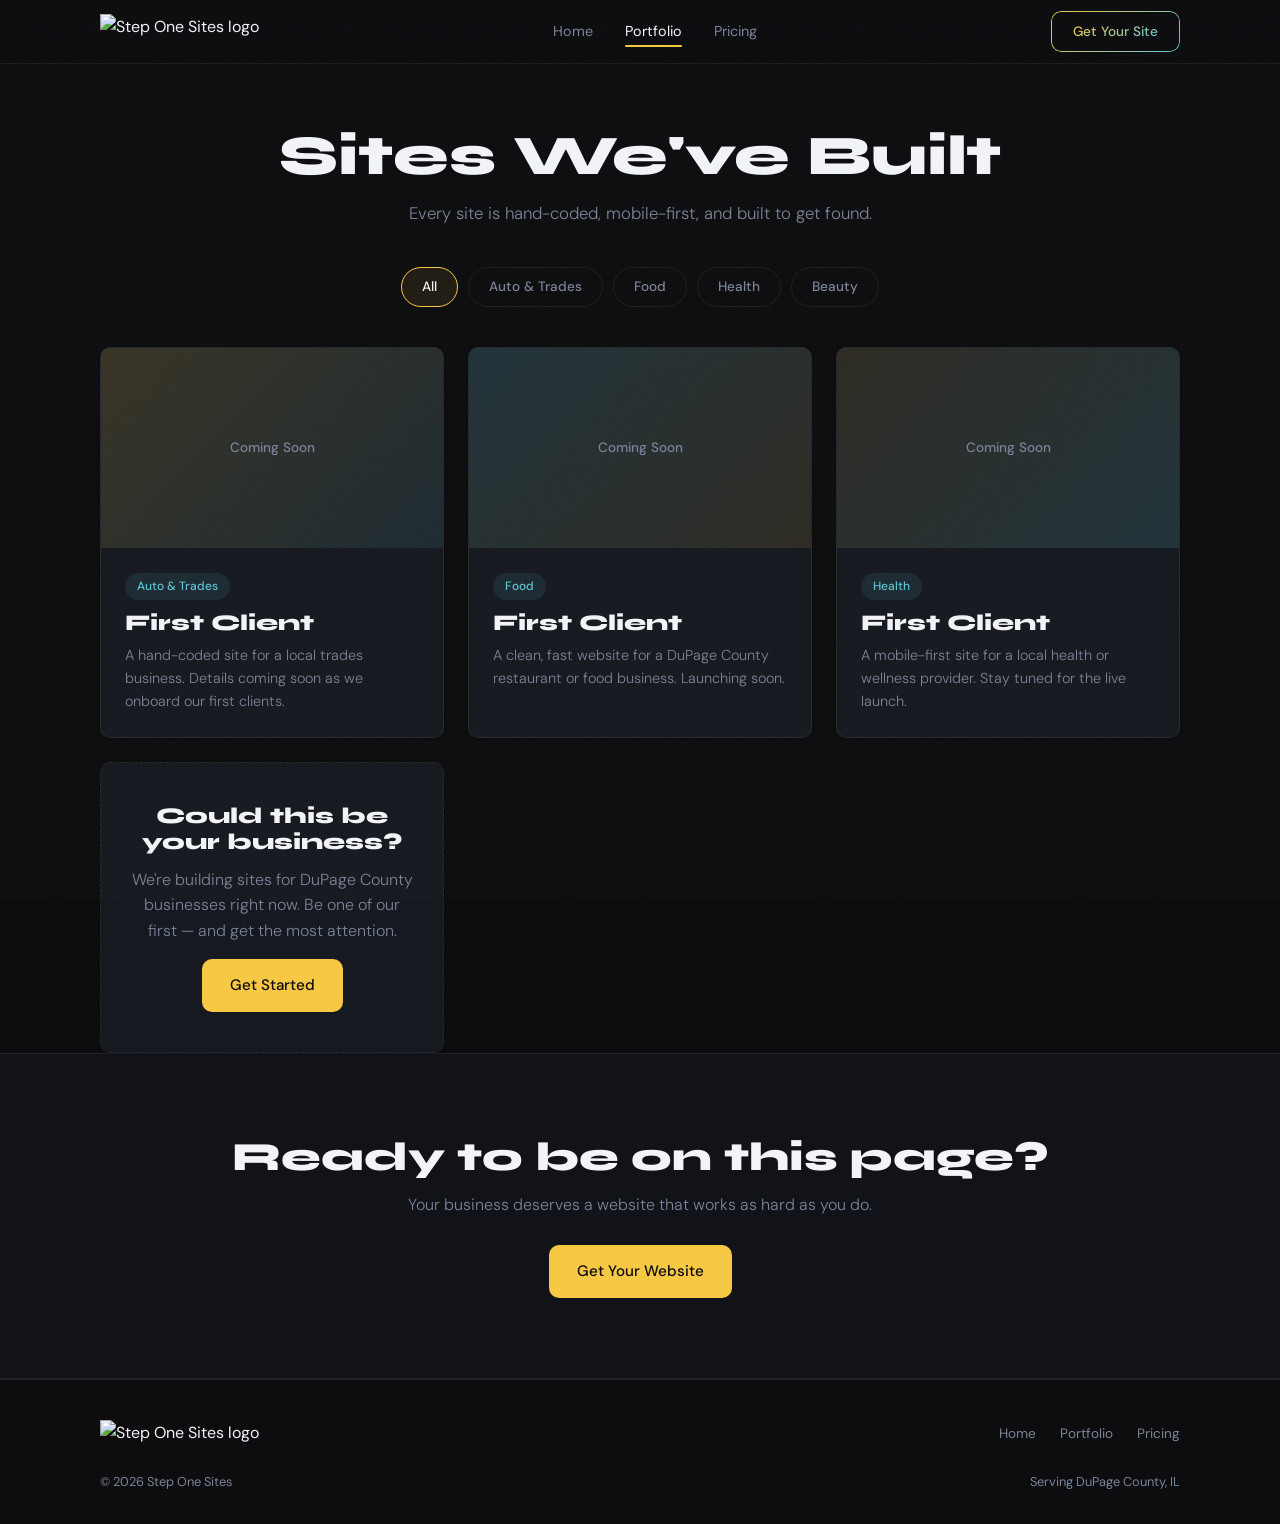
==== portfolio.html @ f286e99b "Build Step One Sites — 3-page static website Hand-coded static site for a DuPage County, IL web desi" ====
<!DOCTYPE html>
<html lang="en">
<head>
  <meta charset="UTF-8">
  <meta name="viewport" content="width=device-width, initial-scale=1.0">
  <title>Portfolio — Sites We've Built | Step One Sites</title>
  <meta name="description" content="See hand-coded websites built by Step One Sites for small businesses in DuPage County, IL. Every site is mobile-first and built to get found on Google.">
  <link rel="canonical" href="https://stepone.sites/portfolio.html">
  <link rel="icon" href="logo.png" type="image/png">

  <!-- Open Graph -->
  <meta property="og:type" content="website">
  <meta property="og:title" content="Portfolio — Sites We've Built | Step One Sites">
  <meta property="og:description" content="See hand-coded websites built by Step One Sites for small businesses in DuPage County, IL.">
  <meta property="og:url" content="https://stepone.sites/portfolio.html">
  <meta property="og:image" content="https://stepone.sites/logo.png">

  <!-- Twitter Card -->
  <meta name="twitter:card" content="summary">
  <meta name="twitter:title" content="Portfolio — Sites We've Built | Step One Sites">
  <meta name="twitter:description" content="See hand-coded websites built by Step One Sites for small businesses in DuPage County, IL.">
  <meta name="twitter:image" content="https://stepone.sites/logo.png">

  <!-- Google Fonts — async load -->
  <link rel="preconnect" href="https://fonts.googleapis.com">
  <link rel="preconnect" href="https://fonts.gstatic.com" crossorigin>
  <link rel="stylesheet" href="https://fonts.googleapis.com/css2?family=Syne:wght@800&family=DM+Sans:wght@300;400;500&display=swap" media="print" onload="this.media='all'">
  <noscript>
    <link rel="stylesheet" href="https://fonts.googleapis.com/css2?family=Syne:wght@800&family=DM+Sans:wght@300;400;500&display=swap">
  </noscript>

  <link rel="stylesheet" href="styles.css">

  <!-- JSON-LD: CreativeWork placeholders -->
  <script type="application/ld+json">
  {
    "@context": "https://schema.org",
    "@type": "CollectionPage",
    "name": "Step One Sites Portfolio",
    "description": "A collection of hand-coded websites built by Step One Sites for small businesses in DuPage County, IL.",
    "url": "https://stepone.sites/portfolio.html",
    "mainEntity": {
      "@type": "ItemList",
      "itemListElement": [
        {
          "@type": "ListItem",
          "position": 1,
          "item": {
            "@type": "CreativeWork",
            "name": "Coming Soon — First Client",
            "description": "Placeholder for the first hand-coded website built by Step One Sites.",
            "creator": {
              "@type": "Organization",
              "name": "Step One Sites"
            }
          }
        }
      ]
    }
  }
  </script>
</head>
<body>

  <!-- Navigation -->
  <nav class="site-nav" aria-label="Main navigation">
    <div class="nav-inner">
      <a href="index.html" class="nav-logo" aria-label="Step One Sites home">
        <img src="logo.png" alt="Step One Sites logo" height="36">
      </a>
      <div class="nav-links">
        <a href="index.html">Home</a>
        <a href="portfolio.html" class="active">Portfolio</a>
        <a href="pricing.html">Pricing</a>
      </div>
      <div class="nav-right">
        <a href="index.html#contact" class="btn-nav-cta"><span>Get Your Site</span></a>
        <button class="hamburger" aria-label="Toggle menu" aria-expanded="false">
          <span></span>
          <span></span>
          <span></span>
        </button>
      </div>
    </div>
    <div class="mobile-menu" role="navigation" aria-label="Mobile navigation">
      <a href="index.html">Home</a>
      <a href="portfolio.html" class="active">Portfolio</a>
      <a href="pricing.html">Pricing</a>
      <a href="index.html#contact" class="btn-nav-cta"><span>Get Your Site</span></a>
    </div>
  </nav>

  <main>
    <!-- Page Header -->
    <header class="page-header container">
      <h1>Sites We've Built</h1>
      <p>Every site is hand-coded, mobile-first, and built to get found.</p>
    </header>

    <!-- Filter Bar -->
    <section class="container" aria-label="Portfolio filter">
      <div class="filter-bar">
        <button class="filter-btn active" data-filter="all">All</button>
        <button class="filter-btn" data-filter="auto-trades">Auto &amp; Trades</button>
        <button class="filter-btn" data-filter="food">Food</button>
        <button class="filter-btn" data-filter="health">Health</button>
        <button class="filter-btn" data-filter="beauty">Beauty</button>
      </div>

      <!-- Portfolio Grid -->
      <div class="portfolio-grid">
        <article class="portfolio-card" data-category="auto-trades">
          <div class="portfolio-preview gradient-1">Coming Soon</div>
          <div class="portfolio-body">
            <span class="portfolio-badge">Auto &amp; Trades</span>
            <h3>First Client</h3>
            <p>A hand-coded site for a local trades business. Details coming soon as we onboard our first clients.</p>
          </div>
        </article>

        <article class="portfolio-card" data-category="food">
          <div class="portfolio-preview gradient-2">Coming Soon</div>
          <div class="portfolio-body">
            <span class="portfolio-badge">Food</span>
            <h3>First Client</h3>
            <p>A clean, fast website for a DuPage County restaurant or food business. Launching soon.</p>
          </div>
        </article>

        <article class="portfolio-card" data-category="health">
          <div class="portfolio-preview gradient-3">Coming Soon</div>
          <div class="portfolio-body">
            <span class="portfolio-badge">Health</span>
            <h3>First Client</h3>
            <p>A mobile-first site for a local health or wellness provider. Stay tuned for the live launch.</p>
          </div>
        </article>

        <article class="portfolio-card cta-card" data-category="all">
          <div>
            <h3>Could this be your business?</h3>
            <p>We're building sites for DuPage County businesses right now. Be one of our first — and get the most attention.</p>
            <a href="index.html#contact" class="btn btn-primary">Get Started</a>
          </div>
        </article>
      </div>
    </section>

    <!-- Bottom CTA Strip -->
    <section class="cta-strip">
      <div class="container">
        <h2>Ready to be on this page?</h2>
        <p>Your business deserves a website that works as hard as you do.</p>
        <a href="index.html#contact" class="btn btn-primary">Get Your Website</a>
      </div>
    </section>
  </main>

  <!-- Footer -->
  <footer class="site-footer">
    <div class="container">
      <div class="footer-top">
        <a href="index.html" class="footer-logo">
          <img src="logo.png" alt="Step One Sites logo" height="28">
        </a>
        <div class="footer-links">
          <a href="index.html">Home</a>
          <a href="portfolio.html">Portfolio</a>
          <a href="pricing.html">Pricing</a>
        </div>
      </div>
      <div class="footer-bottom">
        <span>&copy; 2026 Step One Sites</span>
        <span>Serving DuPage County, IL</span>
      </div>
    </div>
  </footer>

  <script src="main.js"></script>
</body>
</html>
---- styles.css ----
/* ============================================
   Step One Sites — styles.css
   ============================================ */

/* --- Custom Properties --- */
:root {
  --bg: #0D0D0F;
  --bg-2: #111318;
  --bg-3: #16191F;
  --yellow: #F7C843;
  --teal: #5EC4D4;
  --gradient: linear-gradient(135deg, #F7C843, #5EC4D4);
  --white: #F2F4F8;
  --muted: #7A8499;
  --border: rgba(255, 255, 255, 0.07);
  --font-heading: 'Syne', sans-serif;
  --font-body: 'DM Sans', sans-serif;
  --radius: 10px;
  --nav-height: 64px;
}

/* --- Reset --- */
*, *::before, *::after {
  margin: 0;
  padding: 0;
  box-sizing: border-box;
}

html {
  scroll-behavior: smooth;
  -webkit-text-size-adjust: 100%;
}

body {
  font-family: var(--font-body);
  font-weight: 400;
  color: var(--white);
  background: var(--bg);
  line-height: 1.6;
  overflow-x: hidden;
  -webkit-font-smoothing: antialiased;
}

/* Subtle noise texture overlay */
body::after {
  content: '';
  position: fixed;
  inset: 0;
  pointer-events: none;
  z-index: 9999;
  opacity: 0.03;
  background-image: url("data:image/svg+xml,%3Csvg viewBox='0 0 256 256' xmlns='http://www.w3.org/2000/svg'%3E%3Cfilter id='n'%3E%3CfeTurbulence type='fractalNoise' baseFrequency='0.9' numOctaves='4' stitchTiles='stitch'/%3E%3C/filter%3E%3Crect width='100%25' height='100%25' filter='url(%23n)'/%3E%3C/svg%3E");
  background-repeat: repeat;
  background-size: 256px 256px;
}

img, svg {
  display: block;
  max-width: 100%;
}

a {
  color: inherit;
  text-decoration: none;
}

ul, ol {
  list-style: none;
}

button, input, select, textarea {
  font: inherit;
  color: inherit;
  border: none;
  background: none;
  outline: none;
}

button {
  cursor: pointer;
}

/* --- Utility Classes --- */
.container {
  width: 100%;
  max-width: 1120px;
  margin: 0 auto;
  padding: 0 20px;
}

.gradient-text {
  background: var(--gradient);
  -webkit-background-clip: text;
  background-clip: text;
  -webkit-text-fill-color: transparent;
}

.visually-hidden {
  position: absolute;
  width: 1px;
  height: 1px;
  overflow: hidden;
  clip: rect(0, 0, 0, 0);
  white-space: nowrap;
}

.hidden {
  display: none !important;
}

/* --- Typography --- */
h1, h2, h3, h4 {
  font-family: var(--font-heading);
  font-weight: 800;
  line-height: 1.15;
}

h1 { font-size: clamp(2rem, 6vw, 3.5rem); }
h2 { font-size: clamp(1.5rem, 4vw, 2.5rem); }
h3 { font-size: clamp(1.1rem, 2.5vw, 1.4rem); }

p {
  font-weight: 300;
  color: var(--muted);
}

/* --- Buttons --- */
.btn {
  display: inline-flex;
  align-items: center;
  justify-content: center;
  padding: 14px 28px;
  border-radius: var(--radius);
  font-family: var(--font-body);
  font-weight: 500;
  font-size: 0.95rem;
  transition: transform 0.2s ease, box-shadow 0.2s ease;
  white-space: nowrap;
}

.btn:hover {
  transform: translateY(-2px);
}

.btn-primary {
  background: var(--yellow);
  color: var(--bg);
}

.btn-primary:hover {
  box-shadow: 0 4px 20px rgba(247, 200, 67, 0.3);
}

.btn-ghost {
  border: 1px solid var(--border);
  color: var(--white);
  background: transparent;
}

.btn-ghost:hover {
  border-color: var(--muted);
}

.btn-gradient {
  position: relative;
  background: var(--gradient);
  color: var(--bg);
  font-weight: 500;
}

.btn-gradient:hover {
  box-shadow: 0 4px 20px rgba(94, 196, 212, 0.3);
}

/* Nav CTA button — gradient border, transparent fill, gradient text */
.btn-nav-cta {
  position: relative;
  padding: 10px 22px;
  border-radius: var(--radius);
  background: transparent;
  font-weight: 500;
  font-size: 0.85rem;
  z-index: 1;
}

.btn-nav-cta::before {
  content: '';
  position: absolute;
  inset: 0;
  border-radius: var(--radius);
  padding: 1px;
  background: var(--gradient);
  -webkit-mask: linear-gradient(#fff 0 0) content-box, linear-gradient(#fff 0 0);
  mask: linear-gradient(#fff 0 0) content-box, linear-gradient(#fff 0 0);
  -webkit-mask-composite: xor;
  mask-composite: exclude;
  pointer-events: none;
}

.btn-nav-cta span {
  background: var(--gradient);
  -webkit-background-clip: text;
  background-clip: text;
  -webkit-text-fill-color: transparent;
}

/* ============================================
   NAVIGATION
   ============================================ */
.site-nav {
  position: fixed;
  top: 0;
  left: 0;
  right: 0;
  z-index: 1000;
  height: var(--nav-height);
  background: rgba(13, 13, 15, 0.8);
  backdrop-filter: blur(16px);
  -webkit-backdrop-filter: blur(16px);
  border-bottom: 1px solid var(--border);
}

.nav-inner {
  display: flex;
  align-items: center;
  justify-content: space-between;
  height: 100%;
  max-width: 1120px;
  margin: 0 auto;
  padding: 0 20px;
}

.nav-logo img {
  height: 30px;
  width: auto;
}

.nav-links {
  display: flex;
  gap: 32px;
  align-items: center;
}

.nav-links a {
  font-size: 0.9rem;
  font-weight: 400;
  color: var(--muted);
  transition: color 0.2s ease;
  position: relative;
}

.nav-links a:hover,
.nav-links a.active {
  color: var(--white);
}

.nav-links a.active::after {
  content: '';
  position: absolute;
  bottom: -4px;
  left: 0;
  right: 0;
  height: 2px;
  background: var(--yellow);
  border-radius: 1px;
}

.nav-right {
  display: flex;
  align-items: center;
}

/* Hamburger */
.hamburger {
  display: none;
  flex-direction: column;
  gap: 5px;
  width: 24px;
  background: none;
  border: none;
  cursor: pointer;
  padding: 4px 0;
}

.hamburger span {
  display: block;
  height: 2px;
  background: var(--white);
  border-radius: 2px;
  transition: transform 0.3s ease, opacity 0.3s ease;
}

.hamburger.open span:nth-child(1) {
  transform: translateY(7px) rotate(45deg);
}

.hamburger.open span:nth-child(2) {
  opacity: 0;
}

.hamburger.open span:nth-child(3) {
  transform: translateY(-7px) rotate(-45deg);
}

/* Mobile Nav */
.mobile-menu {
  display: none;
  position: fixed;
  top: var(--nav-height);
  left: 0;
  right: 0;
  background: rgba(13, 13, 15, 0.95);
  backdrop-filter: blur(16px);
  -webkit-backdrop-filter: blur(16px);
  border-bottom: 1px solid var(--border);
  padding: 20px;
  transform: translateY(-100%);
  transition: transform 0.3s ease;
  z-index: 999;
}

.mobile-menu.open {
  transform: translateY(0);
}

.mobile-menu a {
  display: block;
  padding: 14px 0;
  font-size: 1rem;
  color: var(--muted);
  border-bottom: 1px solid var(--border);
}

.mobile-menu a:last-child {
  border-bottom: none;
}

.mobile-menu a.active {
  color: var(--yellow);
}

.mobile-menu .btn-nav-cta {
  margin-top: 16px;
  display: block;
  text-align: center;
  width: 100%;
  padding: 14px;
}

@media (max-width: 768px) {
  .nav-links,
  .nav-right .btn-nav-cta {
    display: none;
  }

  .hamburger {
    display: flex;
  }

  .mobile-menu {
    display: block;
  }

  .nav-logo img {
    height: 28px;
  }
}

@media (min-width: 769px) {
  .nav-logo img {
    height: 36px;
  }
}

/* ============================================
   HERO SECTION
   ============================================ */
.hero {
  min-height: 100vh;
  display: flex;
  align-items: center;
  justify-content: center;
  text-align: center;
  padding: calc(var(--nav-height) + 40px) 20px 60px;
  position: relative;
  overflow: hidden;
}

.hero::before {
  content: '';
  position: absolute;
  inset: 0;
  background-image: radial-gradient(circle, rgba(255, 255, 255, 0.06) 1px, transparent 1px);
  background-size: 32px 32px;
  pointer-events: none;
}

.hero::after {
  content: '';
  position: absolute;
  bottom: -20%;
  left: -10%;
  width: 60%;
  height: 60%;
  background: radial-gradient(circle, rgba(94, 196, 212, 0.05) 0%, transparent 70%);
  pointer-events: none;
}

.hero-content {
  position: relative;
  z-index: 1;
  max-width: 720px;
}

.hero h1 {
  margin-bottom: 20px;
  letter-spacing: -0.02em;
}

.hero-sub {
  font-size: clamp(1rem, 2.5vw, 1.2rem);
  color: var(--muted);
  margin-bottom: 32px;
  font-weight: 300;
  line-height: 1.7;
}

.hero-ctas {
  display: flex;
  gap: 16px;
  justify-content: center;
  flex-wrap: wrap;
  margin-bottom: 40px;
}

.hero-stats {
  display: flex;
  gap: 12px;
  justify-content: center;
  flex-wrap: wrap;
}

.stat-pill {
  display: inline-flex;
  align-items: center;
  padding: 8px 18px;
  background: var(--bg-2);
  border: 1px solid var(--border);
  border-radius: 100px;
  font-size: 0.85rem;
  font-weight: 500;
  color: var(--white);
}

/* ============================================
   SECTIONS — General
   ============================================ */
section {
  padding: 80px 0;
}

.section-header {
  text-align: center;
  margin-bottom: 48px;
}

.section-header h2 {
  margin-bottom: 12px;
}

.section-header p {
  max-width: 540px;
  margin: 0 auto;
  font-size: 1rem;
}

/* ============================================
   HOW IT WORKS
   ============================================ */
.steps-grid {
  display: grid;
  grid-template-columns: 1fr;
  gap: 32px;
}

.step {
  display: flex;
  align-items: flex-start;
  gap: 20px;
}

.step-number {
  flex-shrink: 0;
  width: 48px;
  height: 48px;
  display: flex;
  align-items: center;
  justify-content: center;
  border-radius: 50%;
  font-family: var(--font-heading);
  font-weight: 800;
  font-size: 1.1rem;
  color: var(--bg);
  background: var(--gradient);
  position: relative;
}

.step h3 {
  margin-bottom: 6px;
}

.step p {
  font-size: 0.95rem;
}

@media (min-width: 769px) {
  .steps-grid {
    grid-template-columns: repeat(3, 1fr);
    gap: 40px;
  }

  .step {
    flex-direction: column;
    text-align: center;
    align-items: center;
  }
}

/* ============================================
   WHAT'S INCLUDED — Card Grid
   ============================================ */
.card-grid {
  display: grid;
  grid-template-columns: 1fr;
  gap: 20px;
}

.card {
  background: var(--bg-3);
  border: 1px solid var(--border);
  border-radius: var(--radius);
  padding: 28px;
  box-shadow: 0 1px 3px rgba(0, 0, 0, 0.4);
  transition: transform 0.25s ease, border-color 0.25s ease, box-shadow 0.25s ease;
}

.card:hover {
  transform: translateY(-4px);
  border-color: rgba(247, 200, 67, 0.2);
  box-shadow: 0 8px 24px rgba(0, 0, 0, 0.5);
}

.card-icon {
  font-size: 1.6rem;
  margin-bottom: 14px;
}

.card h3 {
  margin-bottom: 8px;
  font-size: 1.05rem;
}

.card p {
  font-size: 0.9rem;
  line-height: 1.6;
}

@media (min-width: 600px) {
  .card-grid {
    grid-template-columns: repeat(2, 1fr);
  }
}

@media (min-width: 1024px) {
  .card-grid {
    grid-template-columns: repeat(3, 1fr);
  }
}

/* ============================================
   SOCIAL PROOF
   ============================================ */
.proof-placeholder {
  max-width: 560px;
  margin: 0 auto;
  text-align: center;
  padding: 40px 28px;
  border: 2px dashed var(--border);
  border-radius: var(--radius);
}

.proof-placeholder p {
  font-size: 0.95rem;
  color: var(--muted);
}

/* ============================================
   CONTACT FORM
   ============================================ */
.contact-grid {
  display: grid;
  grid-template-columns: 1fr;
  gap: 40px;
}

.contact-pitch h2 {
  margin-bottom: 16px;
}

.contact-pitch > p {
  margin-bottom: 24px;
}

.checklist {
  display: flex;
  flex-direction: column;
  gap: 12px;
}

.checklist li {
  display: flex;
  align-items: center;
  gap: 10px;
  font-size: 0.95rem;
  color: var(--white);
}

.checklist li::before {
  content: '✓';
  color: var(--teal);
  font-weight: 700;
  font-size: 1rem;
}

.contact-form {
  background: var(--bg-2);
  border: 1px solid var(--border);
  border-radius: var(--radius);
  padding: 32px 24px;
}

.form-group {
  margin-bottom: 20px;
}

.form-group label {
  display: block;
  font-size: 0.85rem;
  font-weight: 500;
  color: var(--white);
  margin-bottom: 6px;
}

.form-group input,
.form-group textarea,
.form-group select {
  width: 100%;
  padding: 12px 14px;
  background: var(--bg-3);
  border: 1px solid var(--border);
  border-radius: 8px;
  color: var(--white);
  font-size: 0.9rem;
  transition: border-color 0.2s ease;
}

.form-group input:focus,
.form-group textarea:focus,
.form-group select:focus {
  border-color: var(--teal);
}

.form-group textarea {
  resize: vertical;
  min-height: 100px;
}

.form-group select {
  appearance: none;
  background-image: url("data:image/svg+xml,%3Csvg width='10' height='6' viewBox='0 0 10 6' fill='none' xmlns='http://www.w3.org/2000/svg'%3E%3Cpath d='M1 1L5 5L9 1' stroke='%237A8499' stroke-width='1.5' stroke-linecap='round' stroke-linejoin='round'/%3E%3C/svg%3E");
  background-repeat: no-repeat;
  background-position: right 14px center;
  padding-right: 36px;
}

.form-submit {
  width: 100%;
  padding: 14px;
  background: var(--gradient);
  color: var(--bg);
  font-weight: 500;
  font-size: 1rem;
  border-radius: var(--radius);
  cursor: pointer;
  transition: transform 0.2s ease, box-shadow 0.2s ease;
}

.form-submit:hover {
  transform: translateY(-2px);
  box-shadow: 0 4px 20px rgba(247, 200, 67, 0.3);
}

.form-thankyou {
  display: none;
  text-align: center;
  padding: 60px 20px;
}

.form-thankyou.show {
  display: block;
}

.form-thankyou h3 {
  margin-bottom: 12px;
  font-size: 1.4rem;
}

.form-thankyou p {
  font-size: 1rem;
}

@media (min-width: 769px) {
  .contact-grid {
    grid-template-columns: 1fr 1fr;
    gap: 60px;
    align-items: start;
  }
}

/* ============================================
   PORTFOLIO PAGE
   ============================================ */
.page-header {
  padding-top: calc(var(--nav-height) + 60px);
  padding-bottom: 40px;
  text-align: center;
}

.page-header h1 {
  margin-bottom: 12px;
}

.page-header p {
  max-width: 500px;
  margin: 0 auto;
  font-size: 1.05rem;
}

/* Filter Buttons */
.filter-bar {
  display: flex;
  gap: 10px;
  justify-content: center;
  flex-wrap: wrap;
  margin-bottom: 40px;
}

.filter-btn {
  padding: 8px 20px;
  border-radius: 100px;
  font-size: 0.85rem;
  font-weight: 500;
  color: var(--muted);
  border: 1px solid var(--border);
  background: transparent;
  cursor: pointer;
  transition: all 0.2s ease;
}

.filter-btn:hover,
.filter-btn.active {
  color: var(--white);
  border-color: var(--yellow);
  background: rgba(247, 200, 67, 0.08);
}

/* Portfolio Grid */
.portfolio-grid {
  display: grid;
  grid-template-columns: 1fr;
  gap: 24px;
}

.portfolio-card {
  background: var(--bg-3);
  border: 1px solid var(--border);
  border-radius: var(--radius);
  overflow: hidden;
  box-shadow: 0 1px 3px rgba(0, 0, 0, 0.4);
  transition: transform 0.25s ease, border-color 0.25s ease, box-shadow 0.25s ease;
}

.portfolio-card:hover {
  transform: translateY(-4px);
  border-color: rgba(94, 196, 212, 0.2);
  box-shadow: 0 8px 24px rgba(0, 0, 0, 0.5);
}

.portfolio-preview {
  height: 200px;
  display: flex;
  align-items: center;
  justify-content: center;
  font-size: 0.85rem;
  font-weight: 500;
  color: var(--muted);
}

.portfolio-preview.gradient-1 {
  background: linear-gradient(135deg, rgba(247, 200, 67, 0.15), rgba(94, 196, 212, 0.1));
}

.portfolio-preview.gradient-2 {
  background: linear-gradient(135deg, rgba(94, 196, 212, 0.15), rgba(247, 200, 67, 0.1));
}

.portfolio-preview.gradient-3 {
  background: linear-gradient(135deg, rgba(247, 200, 67, 0.1), rgba(94, 196, 212, 0.15));
}

.portfolio-body {
  padding: 24px;
}

.portfolio-badge {
  display: inline-block;
  padding: 4px 12px;
  border-radius: 100px;
  font-size: 0.75rem;
  font-weight: 500;
  color: var(--teal);
  background: rgba(94, 196, 212, 0.1);
  margin-bottom: 10px;
}

.portfolio-body h3 {
  margin-bottom: 8px;
}

.portfolio-body p {
  font-size: 0.9rem;
}

.portfolio-card.cta-card {
  display: flex;
  align-items: center;
  justify-content: center;
  text-align: center;
  padding: 40px 28px;
  border-style: dashed;
}

.portfolio-card.cta-card h3 {
  margin-bottom: 12px;
}

.portfolio-card.cta-card .btn {
  margin-top: 16px;
}

@media (min-width: 600px) {
  .portfolio-grid {
    grid-template-columns: repeat(2, 1fr);
  }
}

@media (min-width: 1024px) {
  .portfolio-grid {
    grid-template-columns: repeat(3, 1fr);
  }
}

/* Bottom CTA Strip */
.cta-strip {
  text-align: center;
  padding: 80px 20px;
  background: var(--bg-2);
  border-top: 1px solid var(--border);
  border-bottom: 1px solid var(--border);
}

.cta-strip h2 {
  margin-bottom: 12px;
}

.cta-strip p {
  margin-bottom: 28px;
  font-size: 1rem;
}

/* ============================================
   PRICING PAGE
   ============================================ */
.pricing-card-wrapper {
  max-width: 520px;
  margin: 0 auto;
  position: relative;
  padding: 2px;
  border-radius: 12px;
  background: var(--gradient);
}

.pricing-card {
  background: var(--bg-3);
  border-radius: 11px;
  padding: 40px 32px;
  text-align: center;
  position: relative;
}

.price-display {
  margin-bottom: 8px;
}

.price-amount {
  font-family: var(--font-heading);
  font-weight: 800;
  font-size: clamp(3rem, 8vw, 4rem);
  background: var(--gradient);
  -webkit-background-clip: text;
  background-clip: text;
  -webkit-text-fill-color: transparent;
}

.price-period {
  font-size: 1.1rem;
  color: var(--muted);
  font-weight: 300;
}

.price-term {
  font-size: 0.9rem;
  color: var(--muted);
  margin-bottom: 32px;
}

.includes-list {
  text-align: left;
  margin-bottom: 32px;
}

.includes-list li {
  display: flex;
  align-items: center;
  gap: 12px;
  padding: 10px 0;
  font-size: 0.95rem;
  color: var(--white);
  border-bottom: 1px solid var(--border);
}

.includes-list li:last-child {
  border-bottom: none;
}

.includes-list li::before {
  content: '✓';
  color: var(--teal);
  font-weight: 700;
  font-size: 1rem;
  flex-shrink: 0;
}

/* What "Ongoing" Means */
.ongoing-section {
  max-width: 640px;
  margin: 0 auto;
}

.ongoing-section h2 {
  text-align: center;
  margin-bottom: 32px;
}

.scope-grid {
  display: grid;
  grid-template-columns: 1fr;
  gap: 24px;
}

.scope-card {
  background: var(--bg-2);
  border: 1px solid var(--border);
  border-radius: var(--radius);
  padding: 24px;
}

.scope-card h3 {
  margin-bottom: 14px;
  font-size: 1rem;
}

.scope-card ul li {
  display: flex;
  align-items: center;
  gap: 10px;
  padding: 6px 0;
  font-size: 0.9rem;
  color: var(--muted);
}

.scope-card.in-scope ul li::before {
  content: '✓';
  color: var(--teal);
  font-weight: 700;
}

.scope-card.out-scope ul li::before {
  content: '✗';
  color: var(--muted);
  font-weight: 700;
}

@media (min-width: 600px) {
  .scope-grid {
    grid-template-columns: 1fr 1fr;
  }
}

/* ============================================
   FAQ SECTION
   ============================================ */
.faq-section {
  max-width: 680px;
  margin: 0 auto;
}

.faq-section h2 {
  text-align: center;
  margin-bottom: 32px;
}

.faq-item {
  border-bottom: 1px solid var(--border);
}

.faq-item summary {
  display: flex;
  align-items: center;
  justify-content: space-between;
  padding: 20px 0;
  font-family: var(--font-body);
  font-weight: 500;
  font-size: 1rem;
  color: var(--white);
  cursor: pointer;
  list-style: none;
}

.faq-item summary::-webkit-details-marker {
  display: none;
}

.faq-item summary::after {
  content: '+';
  font-size: 1.3rem;
  color: var(--muted);
  transition: transform 0.2s ease;
  flex-shrink: 0;
  margin-left: 16px;
}

.faq-item[open] summary::after {
  content: '−';
}

.faq-item .faq-answer {
  padding: 0 0 20px;
  font-size: 0.95rem;
  color: var(--muted);
  line-height: 1.7;
}

/* ============================================
   FOOTER
   ============================================ */
.site-footer {
  border-top: 1px solid var(--border);
  padding: 40px 0 32px;
}

.footer-top {
  display: flex;
  align-items: center;
  justify-content: space-between;
  flex-wrap: wrap;
  gap: 20px;
  margin-bottom: 24px;
}

.footer-logo img {
  height: 28px;
  width: auto;
}

.footer-links {
  display: flex;
  gap: 24px;
}

.footer-links a {
  font-size: 0.85rem;
  color: var(--muted);
  transition: color 0.2s ease;
}

.footer-links a:hover {
  color: var(--white);
}

.footer-bottom {
  display: flex;
  align-items: center;
  justify-content: space-between;
  flex-wrap: wrap;
  gap: 12px;
  font-size: 0.8rem;
  color: var(--muted);
}

/* ============================================
   REDUCED MOTION
   ============================================ */
@media (prefers-reduced-motion: reduce) {
  *, *::before, *::after {
    animation-duration: 0.01ms !important;
    animation-iteration-count: 1 !important;
    transition-duration: 0.01ms !important;
    scroll-behavior: auto !important;
  }
}
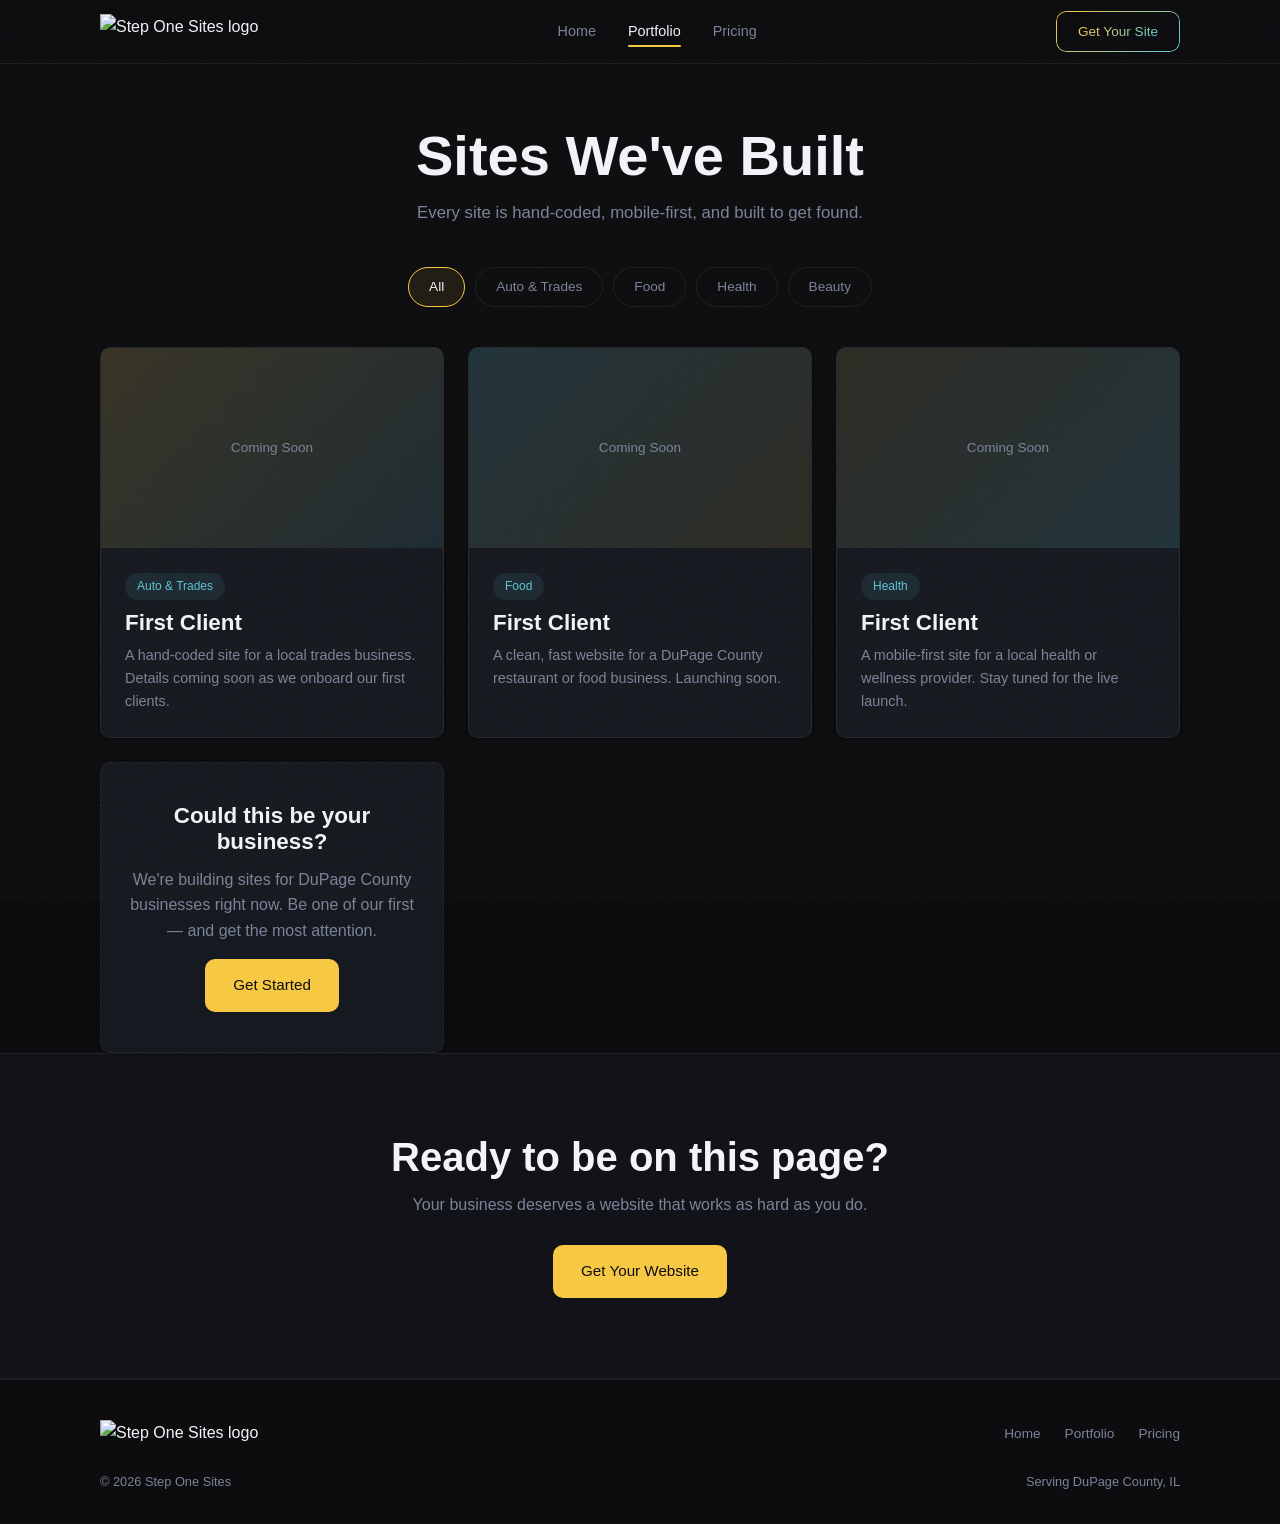
==== commit e61beb13: "Switch from Google Fonts (Syne/DM Sans) to system font stack Replace the Syne heading font and DM Sa" ====
--- a/portfolio.html
+++ b/portfolio.html
@@ -20,14 +20,6 @@
   <meta name="twitter:title" content="Portfolio — Sites We've Built | Step One Sites">
   <meta name="twitter:description" content="See hand-coded websites built by Step One Sites for small businesses in DuPage County, IL.">
   <meta name="twitter:image" content="https://stepone.sites/logo.png">
-
-  <!-- Google Fonts — async load -->
-  <link rel="preconnect" href="https://fonts.googleapis.com">
-  <link rel="preconnect" href="https://fonts.gstatic.com" crossorigin>
-  <link rel="stylesheet" href="https://fonts.googleapis.com/css2?family=Syne:wght@800&family=DM+Sans:wght@300;400;500&display=swap" media="print" onload="this.media='all'">
-  <noscript>
-    <link rel="stylesheet" href="https://fonts.googleapis.com/css2?family=Syne:wght@800&family=DM+Sans:wght@300;400;500&display=swap">
-  </noscript>
 
   <link rel="stylesheet" href="styles.css">
 
--- a/styles.css
+++ b/styles.css
@@ -13,8 +13,8 @@
   --white: #F2F4F8;
   --muted: #7A8499;
   --border: rgba(255, 255, 255, 0.07);
-  --font-heading: 'Syne', sans-serif;
-  --font-body: 'DM Sans', sans-serif;
+  --font-heading: -apple-system, BlinkMacSystemFont, 'Segoe UI', Roboto, 'Helvetica Neue', Arial, sans-serif;
+  --font-body: -apple-system, BlinkMacSystemFont, 'Segoe UI', Roboto, 'Helvetica Neue', Arial, sans-serif;
   --radius: 10px;
   --nav-height: 64px;
 }
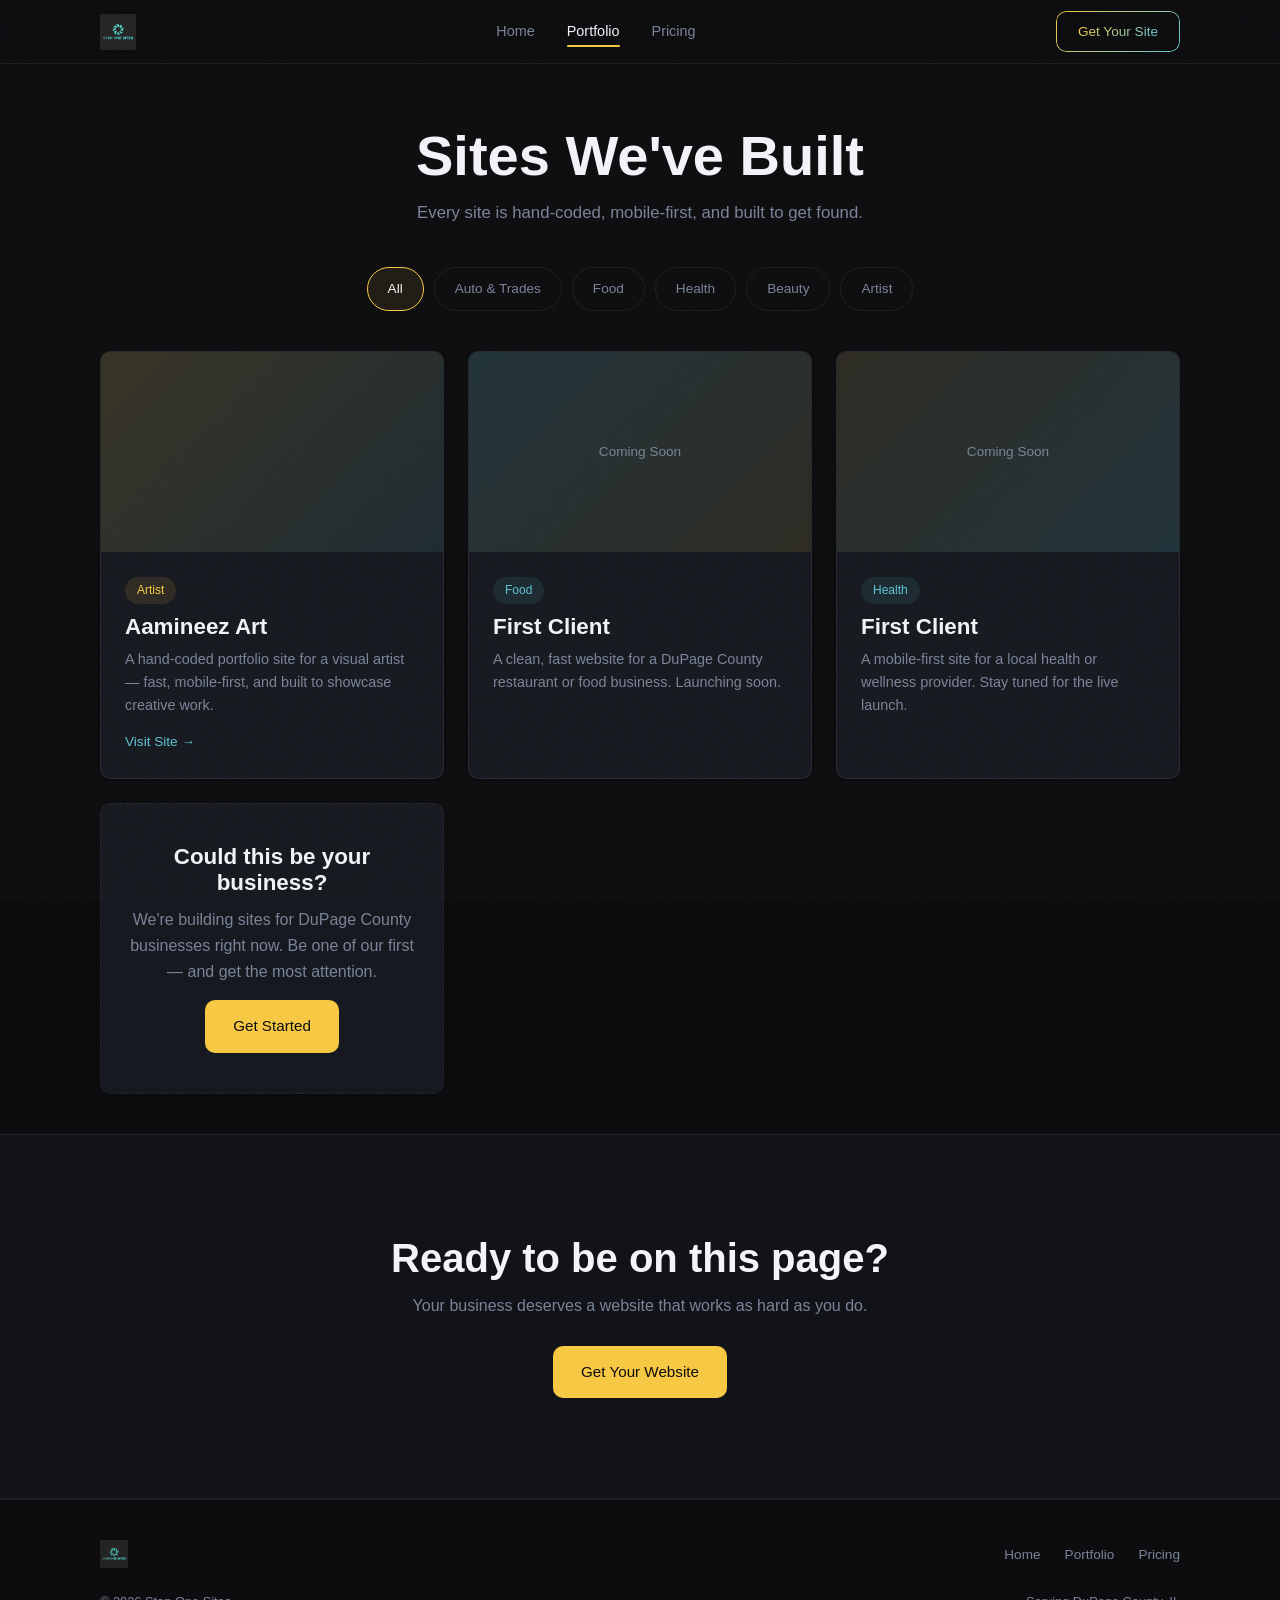
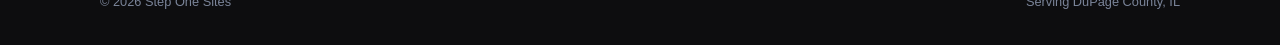
==== commit 317625da: "Add Aamineez Art as first client review and portfolio entry - Replaced proof-placeholder on home pag" ====
--- a/portfolio.html
+++ b/portfolio.html
@@ -97,16 +97,19 @@
         <button class="filter-btn" data-filter="food">Food</button>
         <button class="filter-btn" data-filter="health">Health</button>
         <button class="filter-btn" data-filter="beauty">Beauty</button>
+        <button class="filter-btn" data-filter="artist">Artist</button>
       </div>
 
       <!-- Portfolio Grid -->
       <div class="portfolio-grid">
-        <article class="portfolio-card" data-category="auto-trades">
-          <div class="portfolio-preview gradient-1">Coming Soon</div>
+        <article class="portfolio-card" data-category="artist">
+          <!-- REPLACE div below with: <img src="images/aamineez-art-preview.jpg" alt="Aamineez Art website preview" class="portfolio-img" loading="lazy"> -->
+          <div class="portfolio-preview gradient-1"></div>
           <div class="portfolio-body">
-            <span class="portfolio-badge">Auto &amp; Trades</span>
-            <h3>First Client</h3>
-            <p>A hand-coded site for a local trades business. Details coming soon as we onboard our first clients.</p>
+            <span class="portfolio-badge portfolio-badge--artist">Artist</span>
+            <h3>Aamineez Art</h3>
+            <p>A hand-coded portfolio site for a visual artist — fast, mobile-first, and built to showcase creative work.</p>
+            <a href="https://aamineez.art" target="_blank" rel="noopener" class="portfolio-link">Visit Site →</a>
           </div>
         </article>
 
--- a/styles.css
+++ b/styles.css
@@ -85,7 +85,19 @@
   width: 100%;
   max-width: 1120px;
   margin: 0 auto;
-  padding: 0 20px;
+  padding: 0 24px;
+}
+
+@media (min-width: 768px) {
+  .container {
+    padding: 0 32px;
+  }
+}
+
+@media (min-width: 1024px) {
+  .container {
+    padding: 0 20px;
+  }
 }
 
 .gradient-text {
@@ -130,6 +142,7 @@
   align-items: center;
   justify-content: center;
   padding: 14px 28px;
+  min-height: 44px;
   border-radius: var(--radius);
   font-family: var(--font-body);
   font-weight: 500;
@@ -275,15 +288,19 @@
   display: none;
   flex-direction: column;
   gap: 5px;
-  width: 24px;
+  width: 44px;
+  min-height: 44px;
   background: none;
   border: none;
   cursor: pointer;
-  padding: 4px 0;
+  padding: 10px;
+  align-items: center;
+  justify-content: center;
 }
 
 .hamburger span {
   display: block;
+  width: 24px;
   height: 2px;
   background: var(--white);
   border-radius: 2px;
@@ -377,13 +394,20 @@
    ============================================ */
 .hero {
   min-height: 100vh;
+  min-height: 100dvh;
   display: flex;
   align-items: center;
   justify-content: center;
   text-align: center;
-  padding: calc(var(--nav-height) + 40px) 20px 60px;
+  padding: calc(var(--nav-height) + 24px) 20px 40px;
   position: relative;
   overflow: hidden;
+}
+
+@media (min-width: 768px) {
+  .hero {
+    padding: calc(var(--nav-height) + 40px) 20px 60px;
+  }
 }
 
 .hero::before {
@@ -456,12 +480,24 @@
    SECTIONS — General
    ============================================ */
 section {
-  padding: 80px 0;
+  padding: 48px 0;
+}
+
+@media (min-width: 768px) {
+  section {
+    padding: 80px 0;
+  }
 }
 
 .section-header {
   text-align: center;
-  margin-bottom: 48px;
+  margin-bottom: 32px;
+}
+
+@media (min-width: 768px) {
+  .section-header {
+    margin-bottom: 48px;
+  }
 }
 
 .section-header h2 {
@@ -539,9 +575,15 @@
   background: var(--bg-3);
   border: 1px solid var(--border);
   border-radius: var(--radius);
-  padding: 28px;
+  padding: 20px;
   box-shadow: 0 1px 3px rgba(0, 0, 0, 0.4);
   transition: transform 0.25s ease, border-color 0.25s ease, box-shadow 0.25s ease;
+}
+
+@media (min-width: 600px) {
+  .card {
+    padding: 28px;
+  }
 }
 
 .card:hover {
@@ -580,23 +622,76 @@
 /* ============================================
    SOCIAL PROOF
    ============================================ */
-.proof-placeholder {
-  max-width: 560px;
+.reviews-grid {
+  display: grid;
+  grid-template-columns: 1fr;
+  gap: 24px;
+  max-width: 800px;
   margin: 0 auto;
-  text-align: center;
-  padding: 40px 28px;
-  border: 2px dashed var(--border);
+}
+
+@media (min-width: 640px) {
+  .reviews-grid {
+    grid-template-columns: repeat(2, 1fr);
+  }
+}
+
+.review-card {
+  background: var(--bg-3);
+  border: 1px solid var(--border);
   border-radius: var(--radius);
-}
-
-.proof-placeholder p {
+  padding: 28px;
+  display: flex;
+  flex-direction: column;
+  gap: 16px;
+}
+
+.review-stars {
+  color: var(--yellow);
+  font-size: 1.1rem;
+  letter-spacing: 2px;
+}
+
+.review-text {
   font-size: 0.95rem;
+  line-height: 1.7;
+  color: var(--white);
+  flex: 1;
+}
+
+.review-author {
+  display: flex;
+  flex-direction: column;
+  gap: 2px;
+  padding-top: 8px;
+  border-top: 1px solid var(--border);
+}
+
+.review-author strong {
+  font-size: 0.9rem;
+  color: var(--white);
+}
+
+.review-author span {
+  font-size: 0.8rem;
   color: var(--muted);
 }
 
 /* ============================================
    CONTACT FORM
    ============================================ */
+#contact {
+  padding-top: 80px;
+  padding-bottom: 80px;
+}
+
+@media (min-width: 768px) {
+  #contact {
+    padding-top: 120px;
+    padding-bottom: 120px;
+  }
+}
+
 .contact-grid {
   display: grid;
   grid-template-columns: 1fr;
@@ -636,7 +731,13 @@
   background: var(--bg-2);
   border: 1px solid var(--border);
   border-radius: var(--radius);
-  padding: 32px 24px;
+  padding: 24px 16px;
+}
+
+@media (min-width: 600px) {
+  .contact-form {
+    padding: 32px 24px;
+  }
 }
 
 .form-group {
@@ -655,13 +756,21 @@
 .form-group textarea,
 .form-group select {
   width: 100%;
-  padding: 12px 14px;
+  padding: 14px 16px;
   background: var(--bg-3);
   border: 1px solid var(--border);
   border-radius: 8px;
   color: var(--white);
-  font-size: 0.9rem;
+  font-size: 1rem;
   transition: border-color 0.2s ease;
+}
+
+@media (min-width: 768px) {
+  .form-group input,
+  .form-group textarea,
+  .form-group select {
+    font-size: 0.9rem;
+  }
 }
 
 .form-group input:focus,
@@ -686,6 +795,7 @@
 .form-submit {
   width: 100%;
   padding: 14px;
+  min-height: 44px;
   background: var(--gradient);
   color: var(--bg);
   font-weight: 500;
@@ -731,9 +841,16 @@
    PORTFOLIO PAGE
    ============================================ */
 .page-header {
-  padding-top: calc(var(--nav-height) + 60px);
-  padding-bottom: 40px;
+  padding-top: calc(var(--nav-height) + 40px);
+  padding-bottom: 24px;
   text-align: center;
+}
+
+@media (min-width: 768px) {
+  .page-header {
+    padding-top: calc(var(--nav-height) + 60px);
+    padding-bottom: 40px;
+  }
 }
 
 .page-header h1 {
@@ -756,7 +873,8 @@
 }
 
 .filter-btn {
-  padding: 8px 20px;
+  padding: 10px 20px;
+  min-height: 44px;
   border-radius: 100px;
   font-size: 0.85rem;
   font-weight: 500;
@@ -833,12 +951,39 @@
   margin-bottom: 10px;
 }
 
+.portfolio-badge--artist {
+  color: var(--yellow);
+  background: rgba(247, 200, 67, 0.1);
+}
+
 .portfolio-body h3 {
   margin-bottom: 8px;
 }
 
 .portfolio-body p {
   font-size: 0.9rem;
+}
+
+.portfolio-img {
+  width: 100%;
+  height: 200px;
+  object-fit: cover;
+  object-position: top;
+  display: block;
+}
+
+.portfolio-link {
+  display: inline-block;
+  margin-top: 14px;
+  font-size: 0.85rem;
+  font-weight: 500;
+  color: var(--teal);
+  text-decoration: none;
+  transition: color 0.2s ease;
+}
+
+.portfolio-link:hover {
+  color: var(--yellow);
 }
 
 .portfolio-card.cta-card {
@@ -873,10 +1018,17 @@
 /* Bottom CTA Strip */
 .cta-strip {
   text-align: center;
-  padding: 80px 20px;
+  padding: 48px 20px;
+  margin-top: 40px;
   background: var(--bg-2);
   border-top: 1px solid var(--border);
   border-bottom: 1px solid var(--border);
+}
+
+@media (min-width: 768px) {
+  .cta-strip {
+    padding: 100px 20px;
+  }
 }
 
 .cta-strip h2 {
@@ -903,9 +1055,15 @@
 .pricing-card {
   background: var(--bg-3);
   border-radius: 11px;
-  padding: 40px 32px;
+  padding: 32px 20px;
   text-align: center;
   position: relative;
+}
+
+@media (min-width: 600px) {
+  .pricing-card {
+    padding: 40px 32px;
+  }
 }
 
 .price-display {
@@ -965,6 +1123,13 @@
 .ongoing-section {
   max-width: 640px;
   margin: 0 auto;
+  padding-top: 80px;
+}
+
+@media (min-width: 768px) {
+  .ongoing-section {
+    padding-top: 120px;
+  }
 }
 
 .ongoing-section h2 {
@@ -975,14 +1140,20 @@
 .scope-grid {
   display: grid;
   grid-template-columns: 1fr;
-  gap: 24px;
+  gap: 16px;
 }
 
 .scope-card {
   background: var(--bg-2);
   border: 1px solid var(--border);
   border-radius: var(--radius);
-  padding: 24px;
+  padding: 20px;
+}
+
+@media (min-width: 600px) {
+  .scope-card {
+    padding: 24px;
+  }
 }
 
 .scope-card h3 {
@@ -1014,6 +1185,7 @@
 @media (min-width: 600px) {
   .scope-grid {
     grid-template-columns: 1fr 1fr;
+    gap: 24px;
   }
 }
 
@@ -1023,6 +1195,15 @@
 .faq-section {
   max-width: 680px;
   margin: 0 auto;
+  padding-top: 80px;
+  padding-bottom: 80px;
+}
+
+@media (min-width: 768px) {
+  .faq-section {
+    padding-top: 120px;
+    padding-bottom: 120px;
+  }
 }
 
 .faq-section h2 {
@@ -1116,6 +1297,16 @@
   gap: 12px;
   font-size: 0.8rem;
   color: var(--muted);
+}
+
+/* Footer mobile layout */
+@media (max-width: 600px) {
+  .footer-top,
+  .footer-bottom {
+    flex-direction: column;
+    align-items: center;
+    text-align: center;
+  }
 }
 
 /* ============================================
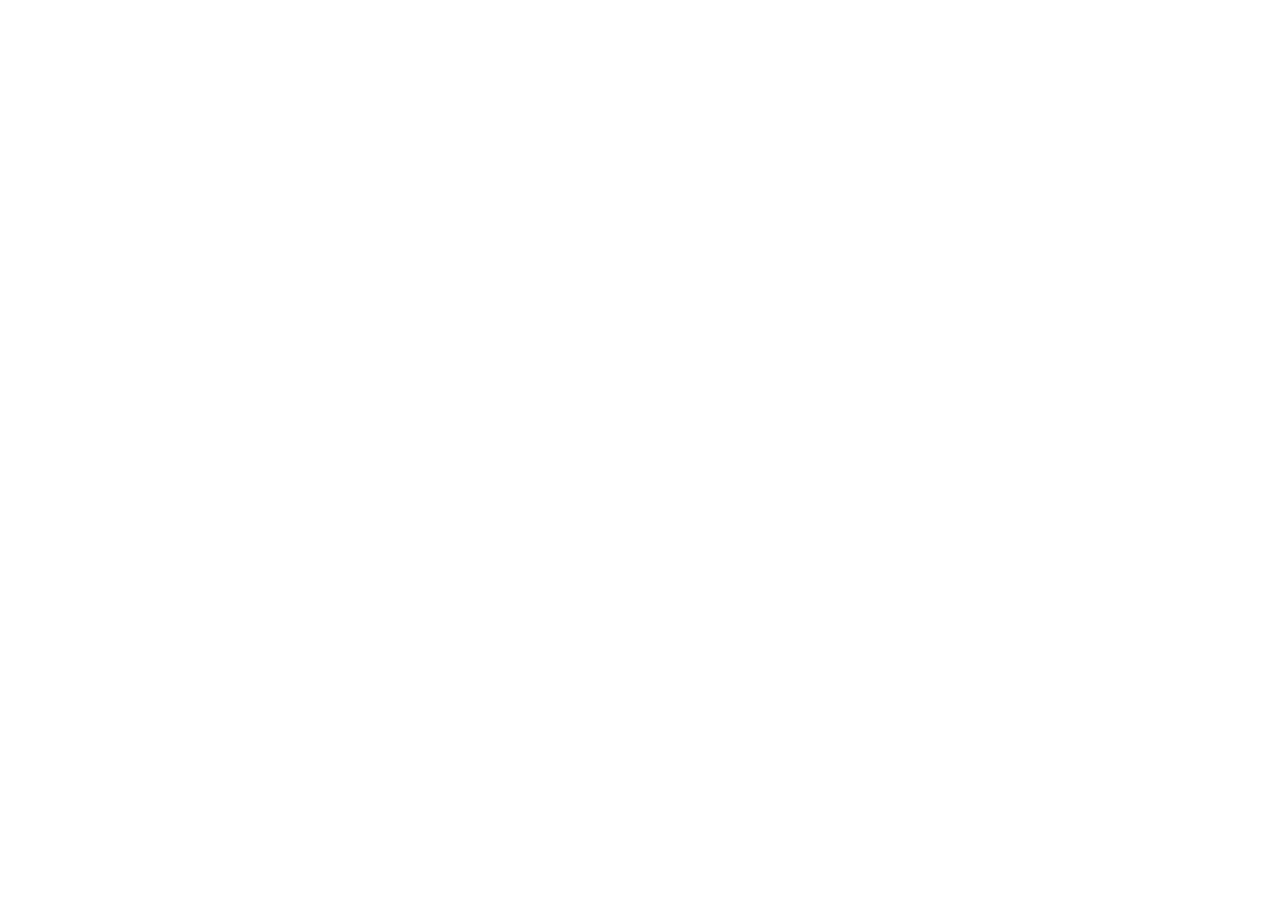
==== commit b504b628: "Send Step One Sites visitors and search engines to elimenti.com Step One Sites was renamed Elimenti " ====
--- a/portfolio.html
+++ b/portfolio.html
@@ -1,176 +1,13 @@
 <!DOCTYPE html>
 <html lang="en">
 <head>
-  <meta charset="UTF-8">
-  <meta name="viewport" content="width=device-width, initial-scale=1.0">
-  <title>Portfolio — Sites We've Built | Step One Sites</title>
-  <meta name="description" content="See hand-coded websites built by Step One Sites for small businesses in DuPage County, IL. Every site is mobile-first and built to get found on Google.">
-  <link rel="canonical" href="https://stepone.sites/portfolio.html">
-  <link rel="icon" href="logo.png" type="image/png">
-
-  <!-- Open Graph -->
-  <meta property="og:type" content="website">
-  <meta property="og:title" content="Portfolio — Sites We've Built | Step One Sites">
-  <meta property="og:description" content="See hand-coded websites built by Step One Sites for small businesses in DuPage County, IL.">
-  <meta property="og:url" content="https://stepone.sites/portfolio.html">
-  <meta property="og:image" content="https://stepone.sites/logo.png">
-
-  <!-- Twitter Card -->
-  <meta name="twitter:card" content="summary">
-  <meta name="twitter:title" content="Portfolio — Sites We've Built | Step One Sites">
-  <meta name="twitter:description" content="See hand-coded websites built by Step One Sites for small businesses in DuPage County, IL.">
-  <meta name="twitter:image" content="https://stepone.sites/logo.png">
-
-  <link rel="stylesheet" href="styles.css">
-
-  <!-- JSON-LD: CreativeWork placeholders -->
-  <script type="application/ld+json">
-  {
-    "@context": "https://schema.org",
-    "@type": "CollectionPage",
-    "name": "Step One Sites Portfolio",
-    "description": "A collection of hand-coded websites built by Step One Sites for small businesses in DuPage County, IL.",
-    "url": "https://stepone.sites/portfolio.html",
-    "mainEntity": {
-      "@type": "ItemList",
-      "itemListElement": [
-        {
-          "@type": "ListItem",
-          "position": 1,
-          "item": {
-            "@type": "CreativeWork",
-            "name": "Coming Soon — First Client",
-            "description": "Placeholder for the first hand-coded website built by Step One Sites.",
-            "creator": {
-              "@type": "Organization",
-              "name": "Step One Sites"
-            }
-          }
-        }
-      ]
-    }
-  }
-  </script>
+    <meta charset="UTF-8">
+    <meta name="viewport" content="width=device-width, initial-scale=1">
+    <title>Step One Sites is now Elimenti</title>
+    <link rel="canonical" href="https://elimenti.com/work/">
+    <meta http-equiv="refresh" content="0; url=https://elimenti.com/work/">
 </head>
 <body>
-
-  <!-- Navigation -->
-  <nav class="site-nav" aria-label="Main navigation">
-    <div class="nav-inner">
-      <a href="index.html" class="nav-logo" aria-label="Step One Sites home">
-        <img src="logo.png" alt="Step One Sites logo" height="36">
-      </a>
-      <div class="nav-links">
-        <a href="index.html">Home</a>
-        <a href="portfolio.html" class="active">Portfolio</a>
-        <a href="pricing.html">Pricing</a>
-      </div>
-      <div class="nav-right">
-        <a href="index.html#contact" class="btn-nav-cta"><span>Get Your Site</span></a>
-        <button class="hamburger" aria-label="Toggle menu" aria-expanded="false">
-          <span></span>
-          <span></span>
-          <span></span>
-        </button>
-      </div>
-    </div>
-    <div class="mobile-menu" role="navigation" aria-label="Mobile navigation">
-      <a href="index.html">Home</a>
-      <a href="portfolio.html" class="active">Portfolio</a>
-      <a href="pricing.html">Pricing</a>
-      <a href="index.html#contact" class="btn-nav-cta"><span>Get Your Site</span></a>
-    </div>
-  </nav>
-
-  <main>
-    <!-- Page Header -->
-    <header class="page-header container">
-      <h1>Sites We've Built</h1>
-      <p>Every site is hand-coded, mobile-first, and built to get found.</p>
-    </header>
-
-    <!-- Filter Bar -->
-    <section class="container" aria-label="Portfolio filter">
-      <div class="filter-bar">
-        <button class="filter-btn active" data-filter="all">All</button>
-        <button class="filter-btn" data-filter="auto-trades">Auto &amp; Trades</button>
-        <button class="filter-btn" data-filter="food">Food</button>
-        <button class="filter-btn" data-filter="health">Health</button>
-        <button class="filter-btn" data-filter="beauty">Beauty</button>
-        <button class="filter-btn" data-filter="artist">Artist</button>
-      </div>
-
-      <!-- Portfolio Grid -->
-      <div class="portfolio-grid">
-        <article class="portfolio-card" data-category="artist">
-          <!-- REPLACE div below with: <img src="images/aamineez-art-preview.jpg" alt="Aamineez Art website preview" class="portfolio-img" loading="lazy"> -->
-          <div class="portfolio-preview gradient-1"></div>
-          <div class="portfolio-body">
-            <span class="portfolio-badge portfolio-badge--artist">Artist</span>
-            <h3>Aamineez Art</h3>
-            <p>A hand-coded portfolio site for a visual artist — fast, mobile-first, and built to showcase creative work.</p>
-            <a href="https://aamineez.art" target="_blank" rel="noopener" class="portfolio-link">Visit Site →</a>
-          </div>
-        </article>
-
-        <article class="portfolio-card" data-category="food">
-          <div class="portfolio-preview gradient-2">Coming Soon</div>
-          <div class="portfolio-body">
-            <span class="portfolio-badge">Food</span>
-            <h3>First Client</h3>
-            <p>A clean, fast website for a DuPage County restaurant or food business. Launching soon.</p>
-          </div>
-        </article>
-
-        <article class="portfolio-card" data-category="health">
-          <div class="portfolio-preview gradient-3">Coming Soon</div>
-          <div class="portfolio-body">
-            <span class="portfolio-badge">Health</span>
-            <h3>First Client</h3>
-            <p>A mobile-first site for a local health or wellness provider. Stay tuned for the live launch.</p>
-          </div>
-        </article>
-
-        <article class="portfolio-card cta-card" data-category="all">
-          <div>
-            <h3>Could this be your business?</h3>
-            <p>We're building sites for DuPage County businesses right now. Be one of our first — and get the most attention.</p>
-            <a href="index.html#contact" class="btn btn-primary">Get Started</a>
-          </div>
-        </article>
-      </div>
-    </section>
-
-    <!-- Bottom CTA Strip -->
-    <section class="cta-strip">
-      <div class="container">
-        <h2>Ready to be on this page?</h2>
-        <p>Your business deserves a website that works as hard as you do.</p>
-        <a href="index.html#contact" class="btn btn-primary">Get Your Website</a>
-      </div>
-    </section>
-  </main>
-
-  <!-- Footer -->
-  <footer class="site-footer">
-    <div class="container">
-      <div class="footer-top">
-        <a href="index.html" class="footer-logo">
-          <img src="logo.png" alt="Step One Sites logo" height="28">
-        </a>
-        <div class="footer-links">
-          <a href="index.html">Home</a>
-          <a href="portfolio.html">Portfolio</a>
-          <a href="pricing.html">Pricing</a>
-        </div>
-      </div>
-      <div class="footer-bottom">
-        <span>&copy; 2026 Step One Sites</span>
-        <span>Serving DuPage County, IL</span>
-      </div>
-    </div>
-  </footer>
-
-  <script src="main.js"></script>
+    <p>Step One Sites is now Elimenti: <a href="https://elimenti.com/work/">https://elimenti.com/work/</a></p>
 </body>
 </html>
